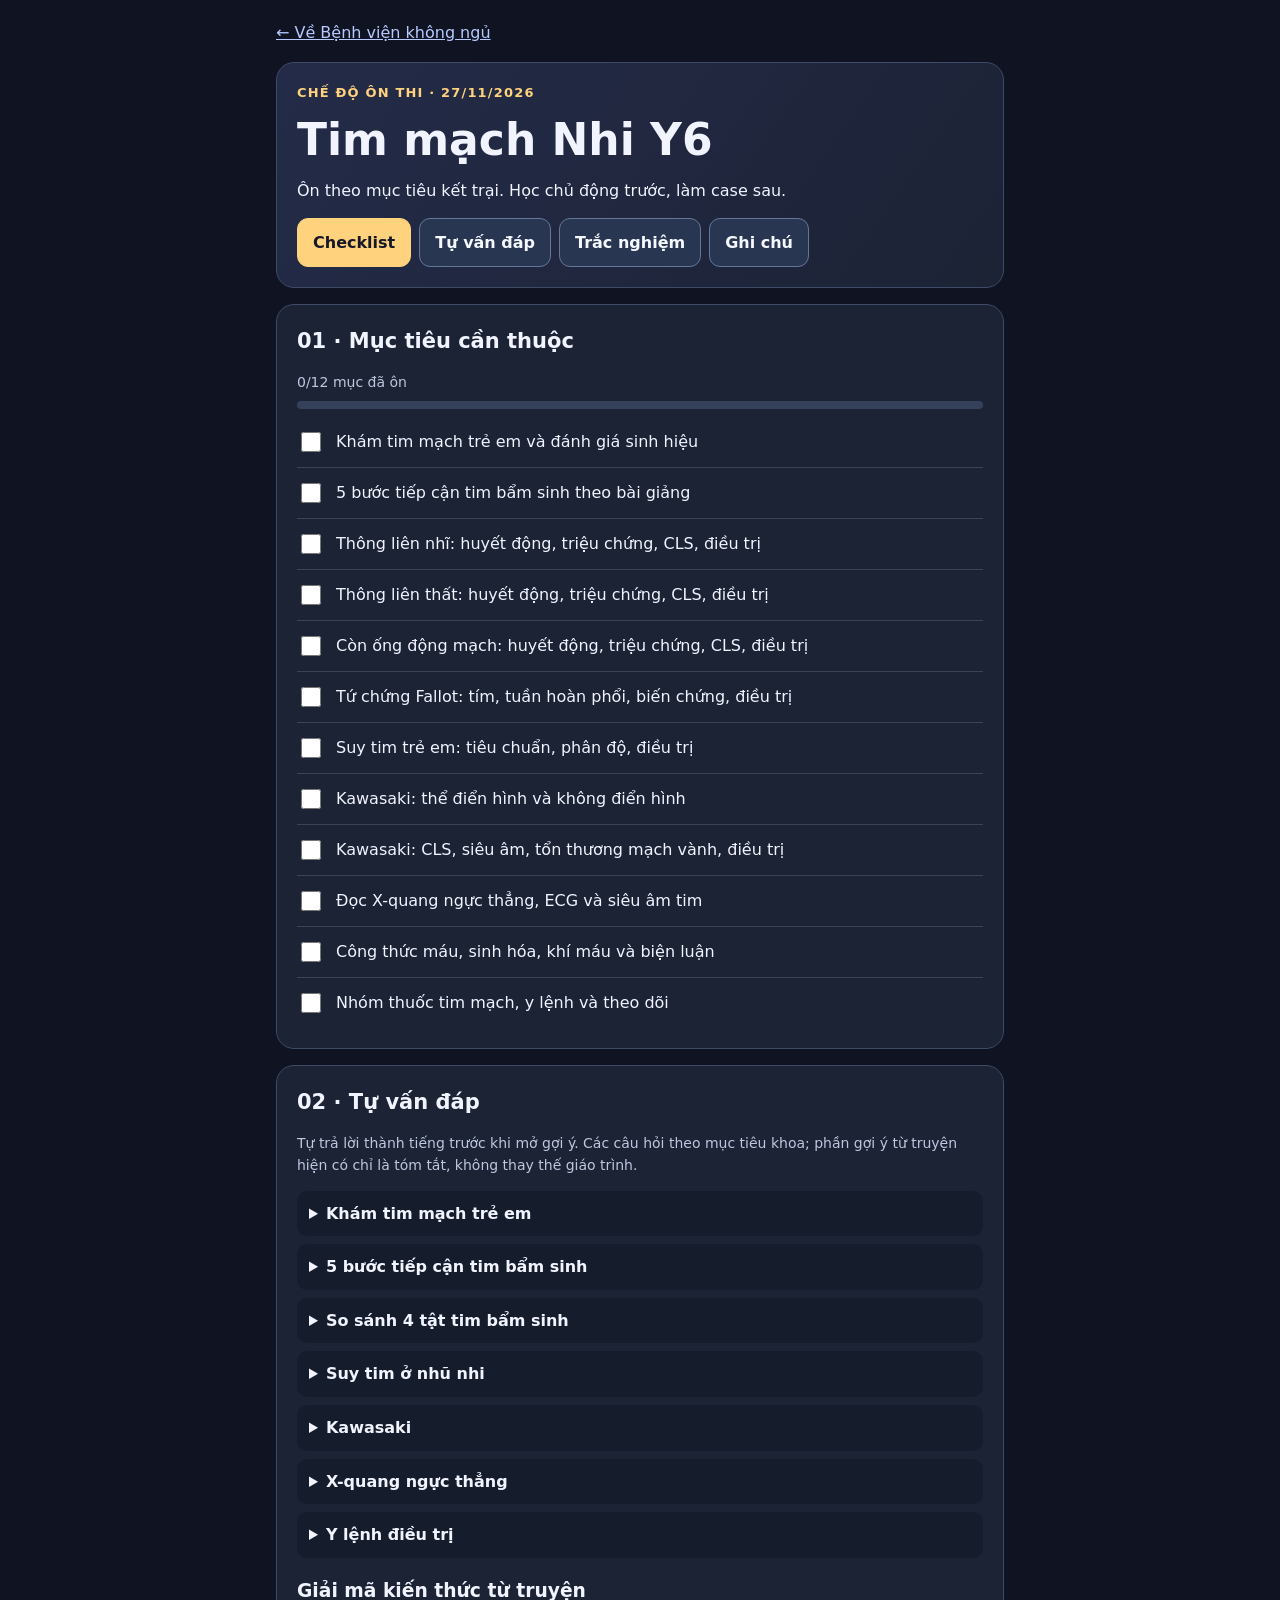
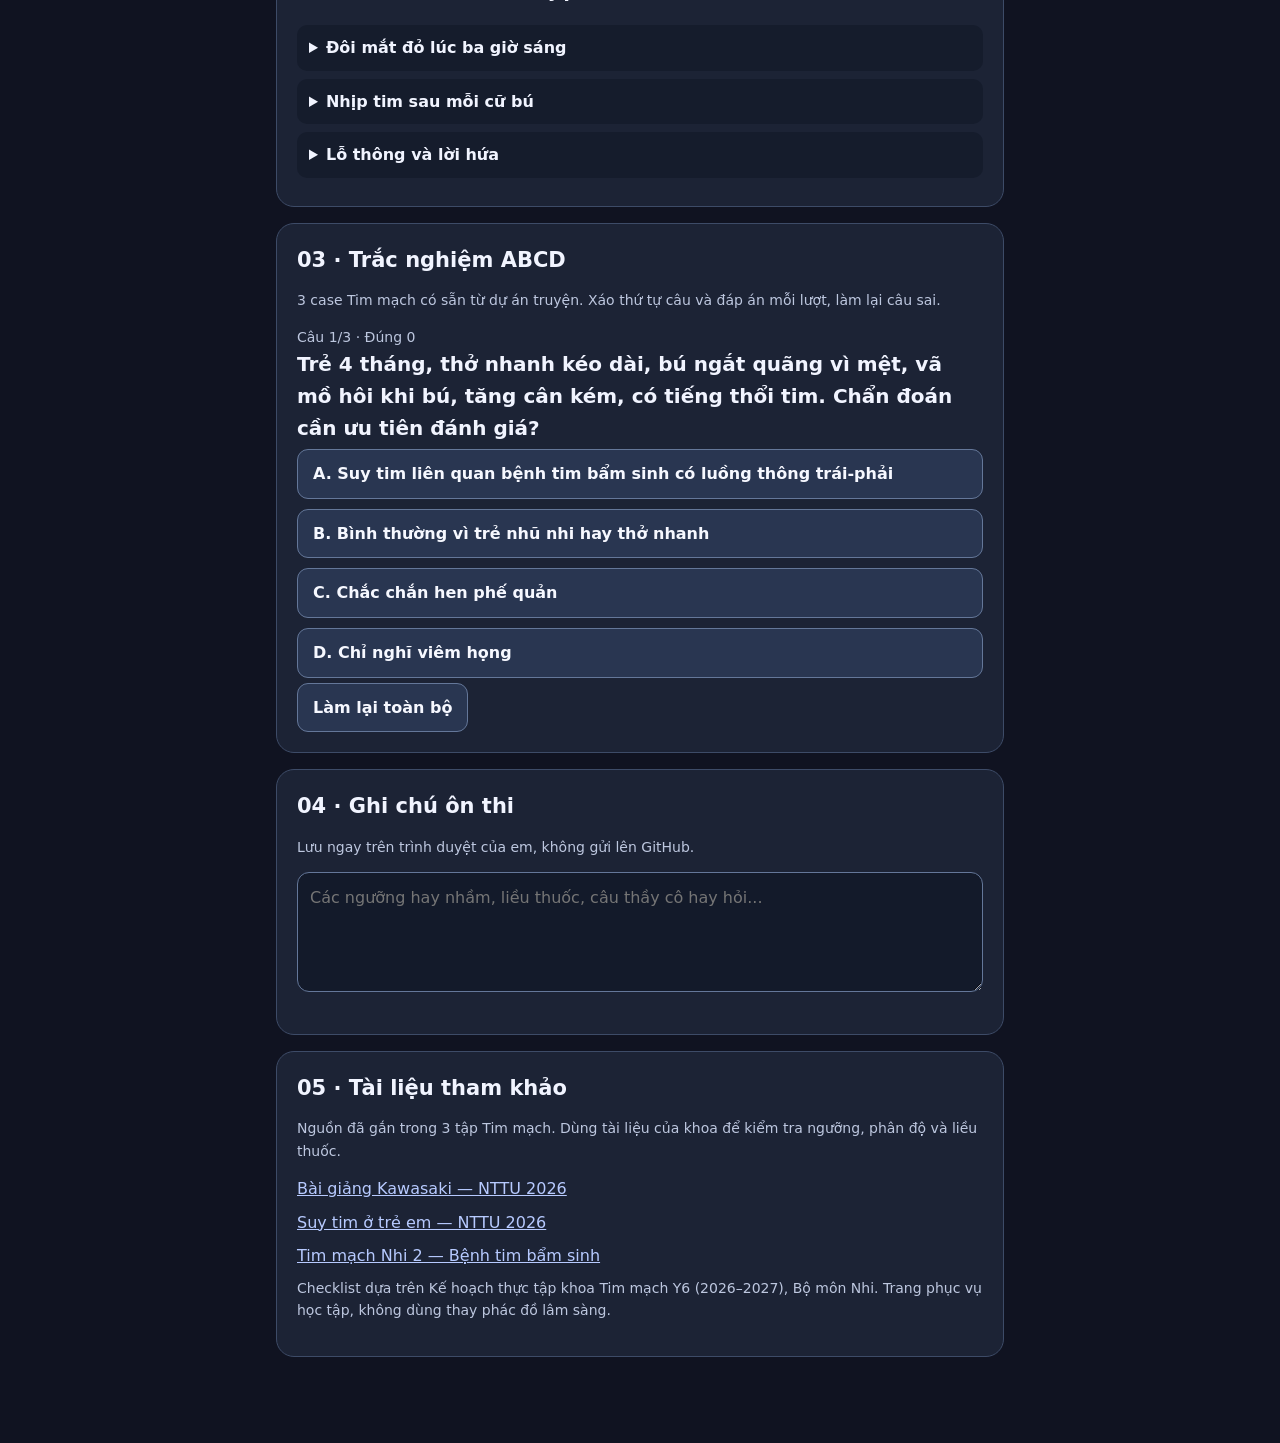
==== on-thi.html @ 8f5f1446 "Add focused Y6 cardiology exam review hub for 27 Nov" ====
<!doctype html><html lang="vi"><head><meta charset="utf-8"><meta name="viewport" content="width=device-width,initial-scale=1"><meta name="theme-color" content="#151a2a"><title>Ôn thi Tim mạch Y6 · 27/11</title><style>
*{box-sizing:border-box}body{margin:0;background:#101321;color:#f1f4ff;font:16px/1.6 system-ui,sans-serif}main{max-width:760px;margin:auto;padding:20px 16px 70px}a{color:#b7caff}h1{font-size:clamp(28px,6vw,44px);line-height:1.15;margin:12px 0}h2{font-size:21px;margin:0 0 12px}p{margin:8px 0 14px}.muted{color:#bdc7df;font-size:14px}.hero,section{background:#1c2335;border:1px solid #3d4b67;border-radius:18px;padding:20px;margin:16px 0}.hero{background:linear-gradient(125deg,#242b48,#1c2335)}.tag{color:#ffd27d;font-size:13px;font-weight:800;letter-spacing:.09em}button,.btn{font:inherit;font-weight:650;padding:11px 15px;border-radius:11px;border:1px solid #647799;background:#293651;color:#f6f8ff;cursor:pointer;text-decoration:none;display:inline-block}button:hover,.btn:hover{background:#394d72}button:focus-visible,a:focus-visible,input:focus-visible,textarea:focus-visible{outline:3px solid #ffda89;outline-offset:3px}.primary{background:#ffd27d;color:#171827;border-color:#ffd27d}.primary:hover{background:#ffe3ac}.row{display:flex;gap:8px;flex-wrap:wrap;align-items:center}.check{display:flex;gap:12px;align-items:flex-start;padding:12px 0;border-bottom:1px solid #3a4358}.check:last-child{border:0}.check input{width:20px;height:20px;accent-color:#ffd27d;flex:none;margin-top:3px}.check span{flex:1}.check:has(input:checked) span{color:#aebbd4;text-decoration:line-through}.bar{height:8px;background:#35415b;border-radius:12px;overflow:hidden;margin:8px 0}.bar div{height:100%;background:#ffd27d;width:0;transition:width .2s}.question{font-size:20px;font-weight:700}.answer{padding:14px;background:#131a2a;border-radius:12px;margin:12px 0;color:#e4edff;border:1px solid #435271}.choice{width:100%;text-align:left;margin:5px 0}.choice.good{background:#194c3e;border-color:#70d5ad}.choice.bad{background:#592f40;border-color:#f4a3b6}.choice:disabled{cursor:default;opacity:1}textarea{width:100%;min-height:120px;background:#131a2a;color:#f5f5ff;border:1px solid #647799;border-radius:12px;padding:12px;font:inherit}details{margin:8px 0;padding:10px 12px;background:#151c2c;border-radius:10px}summary{cursor:pointer;font-weight:650}nav{display:flex;gap:8px;flex-wrap:wrap}nav a{font-size:14px}.source{display:block;margin:8px 0} [hidden]{display:none!important}</style><script defer src="./stories.js?v=2"></script></head><body><main><a href="./index.html?v=exam-20261127">← Về Bệnh viện không ngủ</a><div class="hero"><div class="tag">CHẾ ĐỘ ÔN THI · 27/11/2026</div><h1>Tim mạch Nhi Y6</h1><p>Ôn theo mục tiêu kết trại. Học chủ động trước, làm case sau.</p><nav><a class="btn primary" href="#checklist">Checklist</a><a class="btn" href="#recall">Tự vấn đáp</a><a class="btn" href="#quiz">Trắc nghiệm</a><a class="btn" href="#notes">Ghi chú</a></nav></div>
<section id="checklist"><h2>01 · Mục tiêu cần thuộc</h2><div id="progressText" class="muted" aria-live="polite"></div><div class="bar"><div id="bar"></div></div><div id="checks"></div></section>
<section id="recall"><h2>02 · Tự vấn đáp</h2><p class="muted">Tự trả lời thành tiếng trước khi mở gợi ý. Các câu hỏi theo mục tiêu khoa; phần gợi ý từ truyện hiện có chỉ là tóm tắt, không thay thế giáo trình.</p><div id="prompts"></div><h3>Giải mã kiến thức từ truyện</h3><div id="lessons"></div></section>
<section id="quiz"><h2>03 · Trắc nghiệm ABCD</h2><p class="muted">3 case Tim mạch có sẵn từ dự án truyện. Xáo thứ tự câu và đáp án mỗi lượt, làm lại câu sai.</p><div id="qStatus" class="muted" aria-live="polite"></div><div id="question" class="question"></div><div id="options"></div><div id="feedback" class="answer" hidden aria-live="polite"></div><div class="row"><button id="next" class="primary" hidden>Tiếp theo →</button><button id="restart">Làm lại toàn bộ</button><button id="retry" hidden>Ôn câu sai</button></div></section>
<section id="notes"><h2>04 · Ghi chú ôn thi</h2><p class="muted">Lưu ngay trên trình duyệt của em, không gửi lên GitHub.</p><textarea id="note" placeholder="Các ngưỡng hay nhầm, liều thuốc, câu thầy cô hay hỏi..."></textarea><p id="saved" class="muted" aria-live="polite"></p></section>
<section><h2>05 · Tài liệu tham khảo</h2><p class="muted">Nguồn đã gắn trong 3 tập Tim mạch. Dùng tài liệu của khoa để kiểm tra ngưỡng, phân độ và liều thuốc.</p><div id="sources"></div><p class="muted">Checklist dựa trên Kế hoạch thực tập khoa Tim mạch Y6 (2026–2027), Bộ môn Nhi. Trang phục vụ học tập, không dùng thay phác đồ lâm sàng.</p></section></main>
<script>
document.addEventListener('DOMContentLoaded',()=>{
const $=id=>document.getElementById(id),key='nhi-exam-20261127:',read=(k,d)=>{try{return JSON.parse(localStorage.getItem(key+k))??d}catch{return d}},save=(k,v)=>{try{localStorage.setItem(key+k,JSON.stringify(v));return true}catch{return false}},el=(tag,t,cl)=>{const n=document.createElement(tag);if(t!==undefined)n.textContent=t;if(cl)n.className=cl;return n};
const topics=['Khám tim mạch trẻ em và đánh giá sinh hiệu','5 bước tiếp cận tim bẩm sinh theo bài giảng','Thông liên nhĩ: huyết động, triệu chứng, CLS, điều trị','Thông liên thất: huyết động, triệu chứng, CLS, điều trị','Còn ống động mạch: huyết động, triệu chứng, CLS, điều trị','Tứ chứng Fallot: tím, tuần hoàn phổi, biến chứng, điều trị','Suy tim trẻ em: tiêu chuẩn, phân độ, điều trị','Kawasaki: thể điển hình và không điển hình','Kawasaki: CLS, siêu âm, tổn thương mạch vành, điều trị','Đọc X-quang ngực thẳng, ECG và siêu âm tim','Công thức máu, sinh hóa, khí máu và biện luận','Nhóm thuốc tim mạch, y lệnh và theo dõi'];
const state=read('checks',{});function progress(){const n=topics.filter((_,i)=>state[i]).length;$('progressText').textContent=n+'/'+topics.length+' mục đã ôn';$('bar').style.width=(n/topics.length*100)+'%'}topics.forEach((t,i)=>{const l=el('label',undefined,'check'),c=el('input');c.type='checkbox';c.checked=!!state[i];c.onchange=()=>{state[i]=c.checked;save('checks',state);progress()};l.append(c,el('span',t));$('checks').append(l)});progress();
const prompts=[['Khám tim mạch trẻ em','Em sẽ khám gì theo thứ tự? Nêu dấu suy tim, tím, mạch ngoại biên, âm thổi và đánh giá tưới máu.'],['5 bước tiếp cận tim bẩm sinh','Nêu đúng 5 bước theo slide của khoa. Từ tím/không tím, lưu lượng máu lên phổi và các dấu huyết động, giải thích cách định hướng chẩn đoán.'],['So sánh 4 tật tim bẩm sinh','Tự lập bảng: thông liên nhĩ, thông liên thất, còn ống động mạch, Fallot — giải phẫu, chiều shunt, tiếng thổi, X-quang, siêu âm, điều trị.'],['Suy tim ở nhũ nhi','Nêu các triệu chứng khi bú, hô hấp, tăng trưởng; tiêu chuẩn và phân độ suy tim theo bảng của khoa.'],['Kawasaki','Nêu tiêu chuẩn điển hình, cách tiếp cận thể không điển hình, CLS bổ sung, Z-score mạch vành, chỉ định điều trị tăng cường, y lệnh và theo dõi.'],['X-quang ngực thẳng','Đọc kỹ thuật, bóng tim, tuần hoàn phổi, cung tim và tổn thương phổi; liên hệ với tật tim nghi ngờ.'],['Y lệnh điều trị','Nêu tên thuốc, chỉ định, liều theo cân nặng, đường dùng, số lần, chống chỉ định và theo dõi theo phác đồ khoa.']];
prompts.forEach(([q,a])=>{const d=el('details');d.append(el('summary',q),el('p',a));$('prompts').append(d)});
const stories=(window.NHI_STORIES||[]).filter(s=>s.dept==='tim-mach');stories.forEach(s=>{const d=el('details');d.append(el('summary',s.title));const ul=el('ul');(s.lessons||[]).forEach(t=>ul.append(el('li',t)));d.append(ul);$('lessons').append(d);if(s.source){const a=el('a',s.sourceName||s.title,'source');a.href=s.source;a.target='_blank';a.rel='noopener noreferrer';$('sources').append(a)}});
const bank=stories.filter(s=>s.quiz).map(s=>({...s.quiz,id:s.id})),shuffle=a=>{a=[...a];for(let i=a.length-1;i>0;i--){const j=Math.floor(Math.random()*(i+1));[a[i],a[j]]=[a[j],a[i]]}return a};let round=[],i=0,score=0,wrong=[],locked=false;function start(items){round=shuffle(items);i=score=0;wrong=[];show()}function show(){$('options').replaceChildren();$('feedback').hidden=true;$('next').hidden=true;$('retry').hidden=true;locked=false;if(!round.length){$('question').textContent='Chưa tải được bộ câu hỏi. Hãy tải lại trang.';$('qStatus').textContent='';return}if(i>=round.length){$('qStatus').textContent='Hoàn thành lượt ôn';$('question').textContent='Đúng '+score+'/'+round.length;$('retry').hidden=!wrong.length;return}const q=round[i];$('qStatus').textContent='Câu '+(i+1)+'/'+round.length+' · Đúng '+score;$('question').textContent=q.q;shuffle(q.options.map((v,k)=>({v,k}))).forEach((o,n)=>{const b=el('button','ABCD'[n]+'. '+o.v,'choice');b.dataset.k=o.k;b.onclick=()=>{if(locked)return;locked=true;const ok=o.k===q.correct;if(ok)score++;else wrong.push(q);for(const x of $('options').children){x.disabled=true;if(+x.dataset.k===q.correct)x.classList.add('good');else if(x===b)x.classList.add('bad')}$('feedback').textContent=(ok?'Chính xác! ':'Chưa đúng. ')+q.explain;$('feedback').hidden=false;$('next').textContent=i===round.length-1?'Xem kết quả':'Tiếp theo →';$('next').hidden=false};$('options').append(b)})}$('next').onclick=()=>{i++;show()};$('restart').onclick=()=>start(bank);$('retry').onclick=()=>start(wrong);start(bank);
$('note').value=read('note','');$('note').addEventListener('input',()=>{$('saved').textContent=save('note',$('note').value)?'Đã lưu trên thiết bị.':'Không lưu được; hãy sao chép ghi chú.'});
});
</script></body></html>
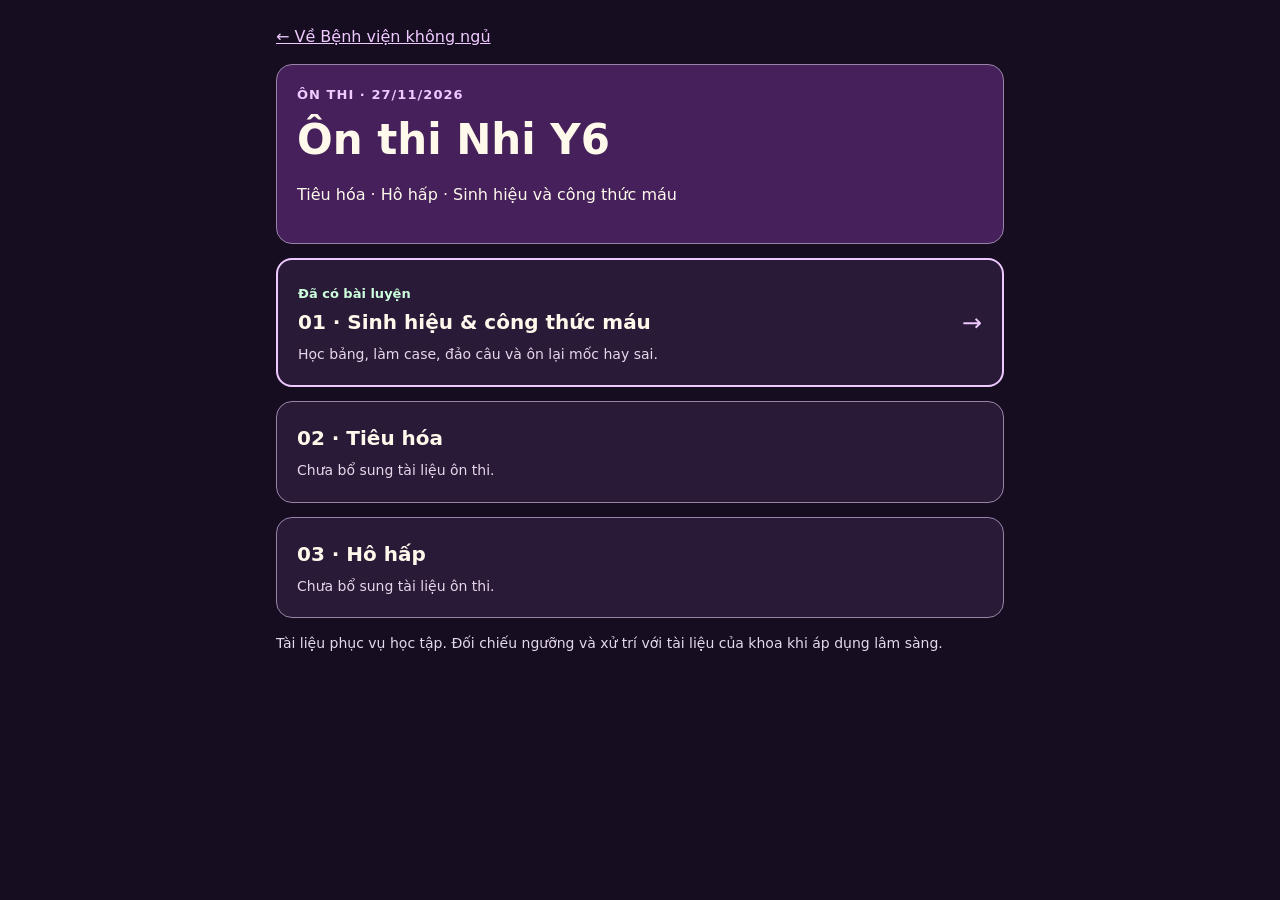
==== commit f1da4f19: "Correct exam subjects to gastroenterology, respiratory and vital signs" ====
--- a/on-thi.html
+++ b/on-thi.html
@@ -1,19 +1,3 @@
-<!doctype html><html lang="vi"><head><meta charset="utf-8"><meta name="viewport" content="width=device-width,initial-scale=1"><meta name="theme-color" content="#151a2a"><title>Ôn thi Tim mạch Y6 · 27/11</title><style>
-*{box-sizing:border-box}body{margin:0;background:#101321;color:#f1f4ff;font:16px/1.6 system-ui,sans-serif}main{max-width:760px;margin:auto;padding:20px 16px 70px}a{color:#b7caff}h1{font-size:clamp(28px,6vw,44px);line-height:1.15;margin:12px 0}h2{font-size:21px;margin:0 0 12px}p{margin:8px 0 14px}.muted{color:#bdc7df;font-size:14px}.hero,section{background:#1c2335;border:1px solid #3d4b67;border-radius:18px;padding:20px;margin:16px 0}.hero{background:linear-gradient(125deg,#242b48,#1c2335)}.tag{color:#ffd27d;font-size:13px;font-weight:800;letter-spacing:.09em}button,.btn{font:inherit;font-weight:650;padding:11px 15px;border-radius:11px;border:1px solid #647799;background:#293651;color:#f6f8ff;cursor:pointer;text-decoration:none;display:inline-block}button:hover,.btn:hover{background:#394d72}button:focus-visible,a:focus-visible,input:focus-visible,textarea:focus-visible{outline:3px solid #ffda89;outline-offset:3px}.primary{background:#ffd27d;color:#171827;border-color:#ffd27d}.primary:hover{background:#ffe3ac}.row{display:flex;gap:8px;flex-wrap:wrap;align-items:center}.check{display:flex;gap:12px;align-items:flex-start;padding:12px 0;border-bottom:1px solid #3a4358}.check:last-child{border:0}.check input{width:20px;height:20px;accent-color:#ffd27d;flex:none;margin-top:3px}.check span{flex:1}.check:has(input:checked) span{color:#aebbd4;text-decoration:line-through}.bar{height:8px;background:#35415b;border-radius:12px;overflow:hidden;margin:8px 0}.bar div{height:100%;background:#ffd27d;width:0;transition:width .2s}.question{font-size:20px;font-weight:700}.answer{padding:14px;background:#131a2a;border-radius:12px;margin:12px 0;color:#e4edff;border:1px solid #435271}.choice{width:100%;text-align:left;margin:5px 0}.choice.good{background:#194c3e;border-color:#70d5ad}.choice.bad{background:#592f40;border-color:#f4a3b6}.choice:disabled{cursor:default;opacity:1}textarea{width:100%;min-height:120px;background:#131a2a;color:#f5f5ff;border:1px solid #647799;border-radius:12px;padding:12px;font:inherit}details{margin:8px 0;padding:10px 12px;background:#151c2c;border-radius:10px}summary{cursor:pointer;font-weight:650}nav{display:flex;gap:8px;flex-wrap:wrap}nav a{font-size:14px}.source{display:block;margin:8px 0} [hidden]{display:none!important}</style><script defer src="./stories.js?v=2"></script></head><body><main><a href="./index.html?v=exam-20261127">← Về Bệnh viện không ngủ</a><div class="hero"><div class="tag">CHẾ ĐỘ ÔN THI · 27/11/2026</div><h1>Tim mạch Nhi Y6</h1><p>Ôn theo mục tiêu kết trại. Học chủ động trước, làm case sau.</p><nav><a class="btn primary" href="#checklist">Checklist</a><a class="btn" href="#recall">Tự vấn đáp</a><a class="btn" href="#quiz">Trắc nghiệm</a><a class="btn" href="#notes">Ghi chú</a></nav></div>
-<section id="checklist"><h2>01 · Mục tiêu cần thuộc</h2><div id="progressText" class="muted" aria-live="polite"></div><div class="bar"><div id="bar"></div></div><div id="checks"></div></section>
-<section id="recall"><h2>02 · Tự vấn đáp</h2><p class="muted">Tự trả lời thành tiếng trước khi mở gợi ý. Các câu hỏi theo mục tiêu khoa; phần gợi ý từ truyện hiện có chỉ là tóm tắt, không thay thế giáo trình.</p><div id="prompts"></div><h3>Giải mã kiến thức từ truyện</h3><div id="lessons"></div></section>
-<section id="quiz"><h2>03 · Trắc nghiệm ABCD</h2><p class="muted">3 case Tim mạch có sẵn từ dự án truyện. Xáo thứ tự câu và đáp án mỗi lượt, làm lại câu sai.</p><div id="qStatus" class="muted" aria-live="polite"></div><div id="question" class="question"></div><div id="options"></div><div id="feedback" class="answer" hidden aria-live="polite"></div><div class="row"><button id="next" class="primary" hidden>Tiếp theo →</button><button id="restart">Làm lại toàn bộ</button><button id="retry" hidden>Ôn câu sai</button></div></section>
-<section id="notes"><h2>04 · Ghi chú ôn thi</h2><p class="muted">Lưu ngay trên trình duyệt của em, không gửi lên GitHub.</p><textarea id="note" placeholder="Các ngưỡng hay nhầm, liều thuốc, câu thầy cô hay hỏi..."></textarea><p id="saved" class="muted" aria-live="polite"></p></section>
-<section><h2>05 · Tài liệu tham khảo</h2><p class="muted">Nguồn đã gắn trong 3 tập Tim mạch. Dùng tài liệu của khoa để kiểm tra ngưỡng, phân độ và liều thuốc.</p><div id="sources"></div><p class="muted">Checklist dựa trên Kế hoạch thực tập khoa Tim mạch Y6 (2026–2027), Bộ môn Nhi. Trang phục vụ học tập, không dùng thay phác đồ lâm sàng.</p></section></main>
-<script>
-document.addEventListener('DOMContentLoaded',()=>{
-const $=id=>document.getElementById(id),key='nhi-exam-20261127:',read=(k,d)=>{try{return JSON.parse(localStorage.getItem(key+k))??d}catch{return d}},save=(k,v)=>{try{localStorage.setItem(key+k,JSON.stringify(v));return true}catch{return false}},el=(tag,t,cl)=>{const n=document.createElement(tag);if(t!==undefined)n.textContent=t;if(cl)n.className=cl;return n};
-const topics=['Khám tim mạch trẻ em và đánh giá sinh hiệu','5 bước tiếp cận tim bẩm sinh theo bài giảng','Thông liên nhĩ: huyết động, triệu chứng, CLS, điều trị','Thông liên thất: huyết động, triệu chứng, CLS, điều trị','Còn ống động mạch: huyết động, triệu chứng, CLS, điều trị','Tứ chứng Fallot: tím, tuần hoàn phổi, biến chứng, điều trị','Suy tim trẻ em: tiêu chuẩn, phân độ, điều trị','Kawasaki: thể điển hình và không điển hình','Kawasaki: CLS, siêu âm, tổn thương mạch vành, điều trị','Đọc X-quang ngực thẳng, ECG và siêu âm tim','Công thức máu, sinh hóa, khí máu và biện luận','Nhóm thuốc tim mạch, y lệnh và theo dõi'];
-const state=read('checks',{});function progress(){const n=topics.filter((_,i)=>state[i]).length;$('progressText').textContent=n+'/'+topics.length+' mục đã ôn';$('bar').style.width=(n/topics.length*100)+'%'}topics.forEach((t,i)=>{const l=el('label',undefined,'check'),c=el('input');c.type='checkbox';c.checked=!!state[i];c.onchange=()=>{state[i]=c.checked;save('checks',state);progress()};l.append(c,el('span',t));$('checks').append(l)});progress();
-const prompts=[['Khám tim mạch trẻ em','Em sẽ khám gì theo thứ tự? Nêu dấu suy tim, tím, mạch ngoại biên, âm thổi và đánh giá tưới máu.'],['5 bước tiếp cận tim bẩm sinh','Nêu đúng 5 bước theo slide của khoa. Từ tím/không tím, lưu lượng máu lên phổi và các dấu huyết động, giải thích cách định hướng chẩn đoán.'],['So sánh 4 tật tim bẩm sinh','Tự lập bảng: thông liên nhĩ, thông liên thất, còn ống động mạch, Fallot — giải phẫu, chiều shunt, tiếng thổi, X-quang, siêu âm, điều trị.'],['Suy tim ở nhũ nhi','Nêu các triệu chứng khi bú, hô hấp, tăng trưởng; tiêu chuẩn và phân độ suy tim theo bảng của khoa.'],['Kawasaki','Nêu tiêu chuẩn điển hình, cách tiếp cận thể không điển hình, CLS bổ sung, Z-score mạch vành, chỉ định điều trị tăng cường, y lệnh và theo dõi.'],['X-quang ngực thẳng','Đọc kỹ thuật, bóng tim, tuần hoàn phổi, cung tim và tổn thương phổi; liên hệ với tật tim nghi ngờ.'],['Y lệnh điều trị','Nêu tên thuốc, chỉ định, liều theo cân nặng, đường dùng, số lần, chống chỉ định và theo dõi theo phác đồ khoa.']];
-prompts.forEach(([q,a])=>{const d=el('details');d.append(el('summary',q),el('p',a));$('prompts').append(d)});
-const stories=(window.NHI_STORIES||[]).filter(s=>s.dept==='tim-mach');stories.forEach(s=>{const d=el('details');d.append(el('summary',s.title));const ul=el('ul');(s.lessons||[]).forEach(t=>ul.append(el('li',t)));d.append(ul);$('lessons').append(d);if(s.source){const a=el('a',s.sourceName||s.title,'source');a.href=s.source;a.target='_blank';a.rel='noopener noreferrer';$('sources').append(a)}});
-const bank=stories.filter(s=>s.quiz).map(s=>({...s.quiz,id:s.id})),shuffle=a=>{a=[...a];for(let i=a.length-1;i>0;i--){const j=Math.floor(Math.random()*(i+1));[a[i],a[j]]=[a[j],a[i]]}return a};let round=[],i=0,score=0,wrong=[],locked=false;function start(items){round=shuffle(items);i=score=0;wrong=[];show()}function show(){$('options').replaceChildren();$('feedback').hidden=true;$('next').hidden=true;$('retry').hidden=true;locked=false;if(!round.length){$('question').textContent='Chưa tải được bộ câu hỏi. Hãy tải lại trang.';$('qStatus').textContent='';return}if(i>=round.length){$('qStatus').textContent='Hoàn thành lượt ôn';$('question').textContent='Đúng '+score+'/'+round.length;$('retry').hidden=!wrong.length;return}const q=round[i];$('qStatus').textContent='Câu '+(i+1)+'/'+round.length+' · Đúng '+score;$('question').textContent=q.q;shuffle(q.options.map((v,k)=>({v,k}))).forEach((o,n)=>{const b=el('button','ABCD'[n]+'. '+o.v,'choice');b.dataset.k=o.k;b.onclick=()=>{if(locked)return;locked=true;const ok=o.k===q.correct;if(ok)score++;else wrong.push(q);for(const x of $('options').children){x.disabled=true;if(+x.dataset.k===q.correct)x.classList.add('good');else if(x===b)x.classList.add('bad')}$('feedback').textContent=(ok?'Chính xác! ':'Chưa đúng. ')+q.explain;$('feedback').hidden=false;$('next').textContent=i===round.length-1?'Xem kết quả':'Tiếp theo →';$('next').hidden=false};$('options').append(b)})}$('next').onclick=()=>{i++;show()};$('restart').onclick=()=>start(bank);$('retry').onclick=()=>start(wrong);start(bank);
-$('note').value=read('note','');$('note').addEventListener('input',()=>{$('saved').textContent=save('note',$('note').value)?'Đã lưu trên thiết bị.':'Không lưu được; hãy sao chép ghi chú.'});
-});
-</script></body></html>+<!doctype html>
+<html lang="vi"><head><meta charset="utf-8"><meta name="viewport" content="width=device-width,initial-scale=1"><meta name="theme-color" content="#160d21"><title>Ôn thi Nhi Y6 · 27/11</title><style>
+*{box-sizing:border-box}body{margin:0;background:#160d21;color:#fff9eb;font:16px/1.6 system-ui,sans-serif}main{max-width:760px;margin:auto;padding:24px 16px}a{color:#efcaff}h1{font-size:clamp(28px,6vw,42px);line-height:1.2;margin:10px 0}h2{font-size:20px;margin:0}.hero,.item{background:#291a37;border:1px solid #9984a8;border-radius:16px;padding:20px;margin:14px 0}.hero{background:#45205b}.tag{color:#efcaff;font-size:13px;font-weight:750;letter-spacing:.08em}.muted{color:#e6d8eb;font-size:14px}.item{display:flex;gap:14px;align-items:center;text-decoration:none;color:inherit}.item>div{flex:1}.item p{margin:5px 0 0}.active{border:2px solid #efcaff}.active:hover{background:#392749}.badge{color:#ccffdc;font-weight:650;font-size:13px}.arrow{font-size:24px;color:#efcaff}a:focus-visible{outline:3px solid #efcaff;outline-offset:4px}</style></head><body><main><a href="./index.html?v=exam-20261127">← Về Bệnh viện không ngủ</a><header class="hero"><div class="tag">ÔN THI · 27/11/2026</div><h1>Ôn thi Nhi Y6</h1><p>Tiêu hóa · Hô hấp · Sinh hiệu và công thức máu</p></header><a class="item active" href="./on-thi/sinh-hieu.html"><div><span class="badge">Đã có bài luyện</span><h2>01 · Sinh hiệu &amp; công thức máu</h2><p class="muted">Học bảng, làm case, đảo câu và ôn lại mốc hay sai.</p></div><span class="arrow" aria-hidden="true">→</span></a><section class="item"><div><h2>02 · Tiêu hóa</h2><p class="muted">Chưa bổ sung tài liệu ôn thi.</p></div></section><section class="item"><div><h2>03 · Hô hấp</h2><p class="muted">Chưa bổ sung tài liệu ôn thi.</p></div></section><p class="muted">Tài liệu phục vụ học tập. Đối chiếu ngưỡng và xử trí với tài liệu của khoa khi áp dụng lâm sàng.</p></main></body></html>
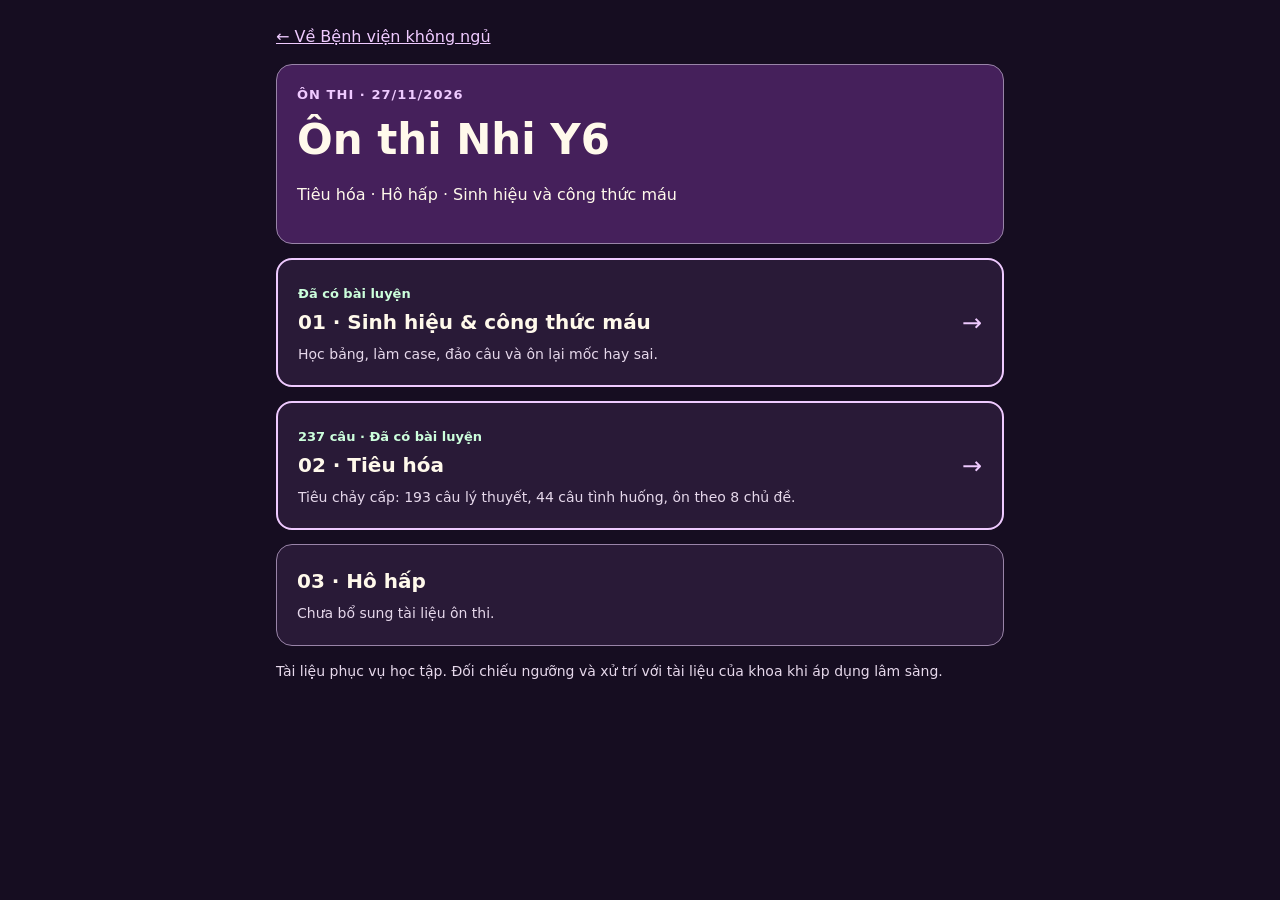
==== commit 736482cc: "Link 237-question TCC quiz from exam hub" ====
--- a/on-thi.html
+++ b/on-thi.html
@@ -1,3 +1,3 @@
 <!doctype html>
 <html lang="vi"><head><meta charset="utf-8"><meta name="viewport" content="width=device-width,initial-scale=1"><meta name="theme-color" content="#160d21"><title>Ôn thi Nhi Y6 · 27/11</title><style>
-*{box-sizing:border-box}body{margin:0;background:#160d21;color:#fff9eb;font:16px/1.6 system-ui,sans-serif}main{max-width:760px;margin:auto;padding:24px 16px}a{color:#efcaff}h1{font-size:clamp(28px,6vw,42px);line-height:1.2;margin:10px 0}h2{font-size:20px;margin:0}.hero,.item{background:#291a37;border:1px solid #9984a8;border-radius:16px;padding:20px;margin:14px 0}.hero{background:#45205b}.tag{color:#efcaff;font-size:13px;font-weight:750;letter-spacing:.08em}.muted{color:#e6d8eb;font-size:14px}.item{display:flex;gap:14px;align-items:center;text-decoration:none;color:inherit}.item>div{flex:1}.item p{margin:5px 0 0}.active{border:2px solid #efcaff}.active:hover{background:#392749}.badge{color:#ccffdc;font-weight:650;font-size:13px}.arrow{font-size:24px;color:#efcaff}a:focus-visible{outline:3px solid #efcaff;outline-offset:4px}</style></head><body><main><a href="./index.html?v=exam-20261127">← Về Bệnh viện không ngủ</a><header class="hero"><div class="tag">ÔN THI · 27/11/2026</div><h1>Ôn thi Nhi Y6</h1><p>Tiêu hóa · Hô hấp · Sinh hiệu và công thức máu</p></header><a class="item active" href="./on-thi/sinh-hieu.html"><div><span class="badge">Đã có bài luyện</span><h2>01 · Sinh hiệu &amp; công thức máu</h2><p class="muted">Học bảng, làm case, đảo câu và ôn lại mốc hay sai.</p></div><span class="arrow" aria-hidden="true">→</span></a><section class="item"><div><h2>02 · Tiêu hóa</h2><p class="muted">Chưa bổ sung tài liệu ôn thi.</p></div></section><section class="item"><div><h2>03 · Hô hấp</h2><p class="muted">Chưa bổ sung tài liệu ôn thi.</p></div></section><p class="muted">Tài liệu phục vụ học tập. Đối chiếu ngưỡng và xử trí với tài liệu của khoa khi áp dụng lâm sàng.</p></main></body></html>
+*{box-sizing:border-box}body{margin:0;background:#160d21;color:#fff9eb;font:16px/1.6 system-ui,sans-serif}main{max-width:760px;margin:auto;padding:24px 16px}a{color:#efcaff}h1{font-size:clamp(28px,6vw,42px);line-height:1.2;margin:10px 0}h2{font-size:20px;margin:0}.hero,.item{background:#291a37;border:1px solid #9984a8;border-radius:16px;padding:20px;margin:14px 0}.hero{background:#45205b}.tag{color:#efcaff;font-size:13px;font-weight:750;letter-spacing:.08em}.muted{color:#e6d8eb;font-size:14px}.item{display:flex;gap:14px;align-items:center;text-decoration:none;color:inherit}.item>div{flex:1}.item p{margin:5px 0 0}.active{border:2px solid #efcaff}.active:hover{background:#392749}.badge{color:#ccffdc;font-weight:650;font-size:13px}.arrow{font-size:24px;color:#efcaff}a:focus-visible{outline:3px solid #efcaff;outline-offset:4px}</style></head><body><main><a href="./index.html?v=exam-20261127">← Về Bệnh viện không ngủ</a><header class="hero"><div class="tag">ÔN THI · 27/11/2026</div><h1>Ôn thi Nhi Y6</h1><p>Tiêu hóa · Hô hấp · Sinh hiệu và công thức máu</p></header><a class="item active" href="./on-thi/sinh-hieu.html"><div><span class="badge">Đã có bài luyện</span><h2>01 · Sinh hiệu &amp; công thức máu</h2><p class="muted">Học bảng, làm case, đảo câu và ôn lại mốc hay sai.</p></div><span class="arrow" aria-hidden="true">→</span></a><a class="item active" href="./on-thi/tieu-hoa.html"><div><span class="badge">237 câu · Đã có bài luyện</span><h2>02 · Tiêu hóa</h2><p class="muted">Tiêu chảy cấp: 193 câu lý thuyết, 44 câu tình huống, ôn theo 8 chủ đề.</p></div><span class="arrow" aria-hidden="true">→</span></a><section class="item"><div><h2>03 · Hô hấp</h2><p class="muted">Chưa bổ sung tài liệu ôn thi.</p></div></section><p class="muted">Tài liệu phục vụ học tập. Đối chiếu ngưỡng và xử trí với tài liệu của khoa khi áp dụng lâm sàng.</p></main></body></html>
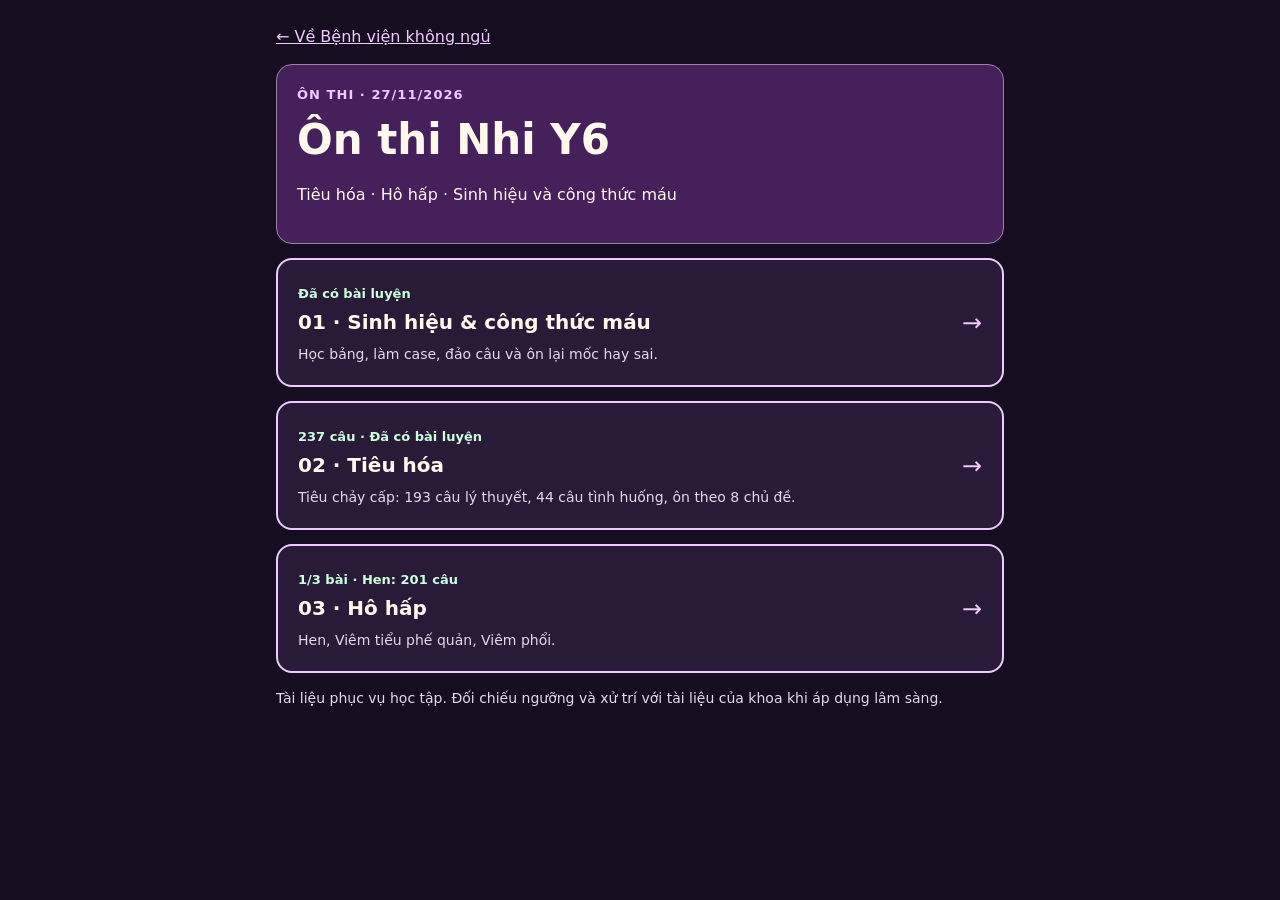
==== commit c1666f8f: "Link respiratory exam hub from exam homepage" ====
--- a/on-thi.html
+++ b/on-thi.html
@@ -1,3 +1,3 @@
 <!doctype html>
 <html lang="vi"><head><meta charset="utf-8"><meta name="viewport" content="width=device-width,initial-scale=1"><meta name="theme-color" content="#160d21"><title>Ôn thi Nhi Y6 · 27/11</title><style>
-*{box-sizing:border-box}body{margin:0;background:#160d21;color:#fff9eb;font:16px/1.6 system-ui,sans-serif}main{max-width:760px;margin:auto;padding:24px 16px}a{color:#efcaff}h1{font-size:clamp(28px,6vw,42px);line-height:1.2;margin:10px 0}h2{font-size:20px;margin:0}.hero,.item{background:#291a37;border:1px solid #9984a8;border-radius:16px;padding:20px;margin:14px 0}.hero{background:#45205b}.tag{color:#efcaff;font-size:13px;font-weight:750;letter-spacing:.08em}.muted{color:#e6d8eb;font-size:14px}.item{display:flex;gap:14px;align-items:center;text-decoration:none;color:inherit}.item>div{flex:1}.item p{margin:5px 0 0}.active{border:2px solid #efcaff}.active:hover{background:#392749}.badge{color:#ccffdc;font-weight:650;font-size:13px}.arrow{font-size:24px;color:#efcaff}a:focus-visible{outline:3px solid #efcaff;outline-offset:4px}</style></head><body><main><a href="./index.html?v=exam-20261127">← Về Bệnh viện không ngủ</a><header class="hero"><div class="tag">ÔN THI · 27/11/2026</div><h1>Ôn thi Nhi Y6</h1><p>Tiêu hóa · Hô hấp · Sinh hiệu và công thức máu</p></header><a class="item active" href="./on-thi/sinh-hieu.html"><div><span class="badge">Đã có bài luyện</span><h2>01 · Sinh hiệu &amp; công thức máu</h2><p class="muted">Học bảng, làm case, đảo câu và ôn lại mốc hay sai.</p></div><span class="arrow" aria-hidden="true">→</span></a><a class="item active" href="./on-thi/tieu-hoa.html"><div><span class="badge">237 câu · Đã có bài luyện</span><h2>02 · Tiêu hóa</h2><p class="muted">Tiêu chảy cấp: 193 câu lý thuyết, 44 câu tình huống, ôn theo 8 chủ đề.</p></div><span class="arrow" aria-hidden="true">→</span></a><section class="item"><div><h2>03 · Hô hấp</h2><p class="muted">Chưa bổ sung tài liệu ôn thi.</p></div></section><p class="muted">Tài liệu phục vụ học tập. Đối chiếu ngưỡng và xử trí với tài liệu của khoa khi áp dụng lâm sàng.</p></main></body></html>
+*{box-sizing:border-box}body{margin:0;background:#160d21;color:#fff9eb;font:16px/1.6 system-ui,sans-serif}main{max-width:760px;margin:auto;padding:24px 16px}a{color:#efcaff}h1{font-size:clamp(28px,6vw,42px);line-height:1.2;margin:10px 0}h2{font-size:20px;margin:0}.hero,.item{background:#291a37;border:1px solid #9984a8;border-radius:16px;padding:20px;margin:14px 0}.hero{background:#45205b}.tag{color:#efcaff;font-size:13px;font-weight:750;letter-spacing:.08em}.muted{color:#e6d8eb;font-size:14px}.item{display:flex;gap:14px;align-items:center;text-decoration:none;color:inherit}.item>div{flex:1}.item p{margin:5px 0 0}.active{border:2px solid #efcaff}.active:hover{background:#392749}.badge{color:#ccffdc;font-weight:650;font-size:13px}.arrow{font-size:24px;color:#efcaff}a:focus-visible{outline:3px solid #efcaff;outline-offset:4px}</style></head><body><main><a href="./index.html?v=exam-20261127">← Về Bệnh viện không ngủ</a><header class="hero"><div class="tag">ÔN THI · 27/11/2026</div><h1>Ôn thi Nhi Y6</h1><p>Tiêu hóa · Hô hấp · Sinh hiệu và công thức máu</p></header><a class="item active" href="./on-thi/sinh-hieu.html"><div><span class="badge">Đã có bài luyện</span><h2>01 · Sinh hiệu &amp; công thức máu</h2><p class="muted">Học bảng, làm case, đảo câu và ôn lại mốc hay sai.</p></div><span class="arrow" aria-hidden="true">→</span></a><a class="item active" href="./on-thi/tieu-hoa.html"><div><span class="badge">237 câu · Đã có bài luyện</span><h2>02 · Tiêu hóa</h2><p class="muted">Tiêu chảy cấp: 193 câu lý thuyết, 44 câu tình huống, ôn theo 8 chủ đề.</p></div><span class="arrow" aria-hidden="true">→</span></a><a class="item active" href="./on-thi/ho-hap.html"><div><span class="badge">1/3 bài · Hen: 201 câu</span><h2>03 · Hô hấp</h2><p class="muted">Hen, Viêm tiểu phế quản, Viêm phổi.</p></div><span class="arrow" aria-hidden="true">→</span></a><p class="muted">Tài liệu phục vụ học tập. Đối chiếu ngưỡng và xử trí với tài liệu của khoa khi áp dụng lâm sàng.</p></main></body></html>
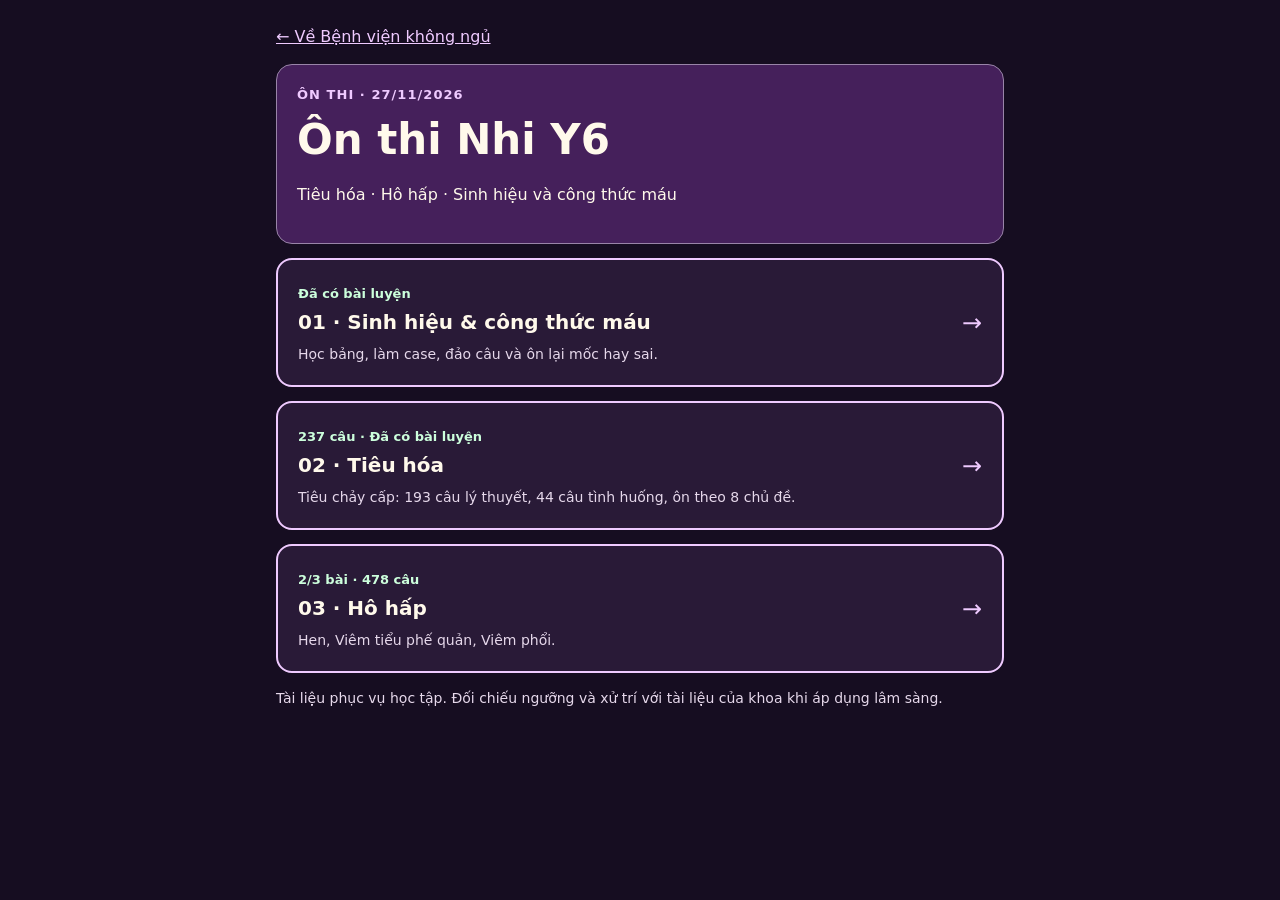
==== commit b8c2befc: "Update respiratory exam progress" ====
--- a/on-thi.html
+++ b/on-thi.html
@@ -1,3 +1,3 @@
 <!doctype html>
 <html lang="vi"><head><meta charset="utf-8"><meta name="viewport" content="width=device-width,initial-scale=1"><meta name="theme-color" content="#160d21"><title>Ôn thi Nhi Y6 · 27/11</title><style>
-*{box-sizing:border-box}body{margin:0;background:#160d21;color:#fff9eb;font:16px/1.6 system-ui,sans-serif}main{max-width:760px;margin:auto;padding:24px 16px}a{color:#efcaff}h1{font-size:clamp(28px,6vw,42px);line-height:1.2;margin:10px 0}h2{font-size:20px;margin:0}.hero,.item{background:#291a37;border:1px solid #9984a8;border-radius:16px;padding:20px;margin:14px 0}.hero{background:#45205b}.tag{color:#efcaff;font-size:13px;font-weight:750;letter-spacing:.08em}.muted{color:#e6d8eb;font-size:14px}.item{display:flex;gap:14px;align-items:center;text-decoration:none;color:inherit}.item>div{flex:1}.item p{margin:5px 0 0}.active{border:2px solid #efcaff}.active:hover{background:#392749}.badge{color:#ccffdc;font-weight:650;font-size:13px}.arrow{font-size:24px;color:#efcaff}a:focus-visible{outline:3px solid #efcaff;outline-offset:4px}</style></head><body><main><a href="./index.html?v=exam-20261127">← Về Bệnh viện không ngủ</a><header class="hero"><div class="tag">ÔN THI · 27/11/2026</div><h1>Ôn thi Nhi Y6</h1><p>Tiêu hóa · Hô hấp · Sinh hiệu và công thức máu</p></header><a class="item active" href="./on-thi/sinh-hieu.html"><div><span class="badge">Đã có bài luyện</span><h2>01 · Sinh hiệu &amp; công thức máu</h2><p class="muted">Học bảng, làm case, đảo câu và ôn lại mốc hay sai.</p></div><span class="arrow" aria-hidden="true">→</span></a><a class="item active" href="./on-thi/tieu-hoa.html"><div><span class="badge">237 câu · Đã có bài luyện</span><h2>02 · Tiêu hóa</h2><p class="muted">Tiêu chảy cấp: 193 câu lý thuyết, 44 câu tình huống, ôn theo 8 chủ đề.</p></div><span class="arrow" aria-hidden="true">→</span></a><a class="item active" href="./on-thi/ho-hap.html"><div><span class="badge">1/3 bài · Hen: 201 câu</span><h2>03 · Hô hấp</h2><p class="muted">Hen, Viêm tiểu phế quản, Viêm phổi.</p></div><span class="arrow" aria-hidden="true">→</span></a><p class="muted">Tài liệu phục vụ học tập. Đối chiếu ngưỡng và xử trí với tài liệu của khoa khi áp dụng lâm sàng.</p></main></body></html>
+*{box-sizing:border-box}body{margin:0;background:#160d21;color:#fff9eb;font:16px/1.6 system-ui,sans-serif}main{max-width:760px;margin:auto;padding:24px 16px}a{color:#efcaff}h1{font-size:clamp(28px,6vw,42px);line-height:1.2;margin:10px 0}h2{font-size:20px;margin:0}.hero,.item{background:#291a37;border:1px solid #9984a8;border-radius:16px;padding:20px;margin:14px 0}.hero{background:#45205b}.tag{color:#efcaff;font-size:13px;font-weight:750;letter-spacing:.08em}.muted{color:#e6d8eb;font-size:14px}.item{display:flex;gap:14px;align-items:center;text-decoration:none;color:inherit}.item>div{flex:1}.item p{margin:5px 0 0}.active{border:2px solid #efcaff}.active:hover{background:#392749}.badge{color:#ccffdc;font-weight:650;font-size:13px}.arrow{font-size:24px;color:#efcaff}a:focus-visible{outline:3px solid #efcaff;outline-offset:4px}</style></head><body><main><a href="./index.html?v=exam-20261127">← Về Bệnh viện không ngủ</a><header class="hero"><div class="tag">ÔN THI · 27/11/2026</div><h1>Ôn thi Nhi Y6</h1><p>Tiêu hóa · Hô hấp · Sinh hiệu và công thức máu</p></header><a class="item active" href="./on-thi/sinh-hieu.html"><div><span class="badge">Đã có bài luyện</span><h2>01 · Sinh hiệu &amp; công thức máu</h2><p class="muted">Học bảng, làm case, đảo câu và ôn lại mốc hay sai.</p></div><span class="arrow" aria-hidden="true">→</span></a><a class="item active" href="./on-thi/tieu-hoa.html"><div><span class="badge">237 câu · Đã có bài luyện</span><h2>02 · Tiêu hóa</h2><p class="muted">Tiêu chảy cấp: 193 câu lý thuyết, 44 câu tình huống, ôn theo 8 chủ đề.</p></div><span class="arrow" aria-hidden="true">→</span></a><a class="item active" href="./on-thi/ho-hap.html"><div><span class="badge">2/3 bài · 478 câu</span><h2>03 · Hô hấp</h2><p class="muted">Hen, Viêm tiểu phế quản, Viêm phổi.</p></div><span class="arrow" aria-hidden="true">→</span></a><p class="muted">Tài liệu phục vụ học tập. Đối chiếu ngưỡng và xử trí với tài liệu của khoa khi áp dụng lâm sàng.</p></main></body></html>
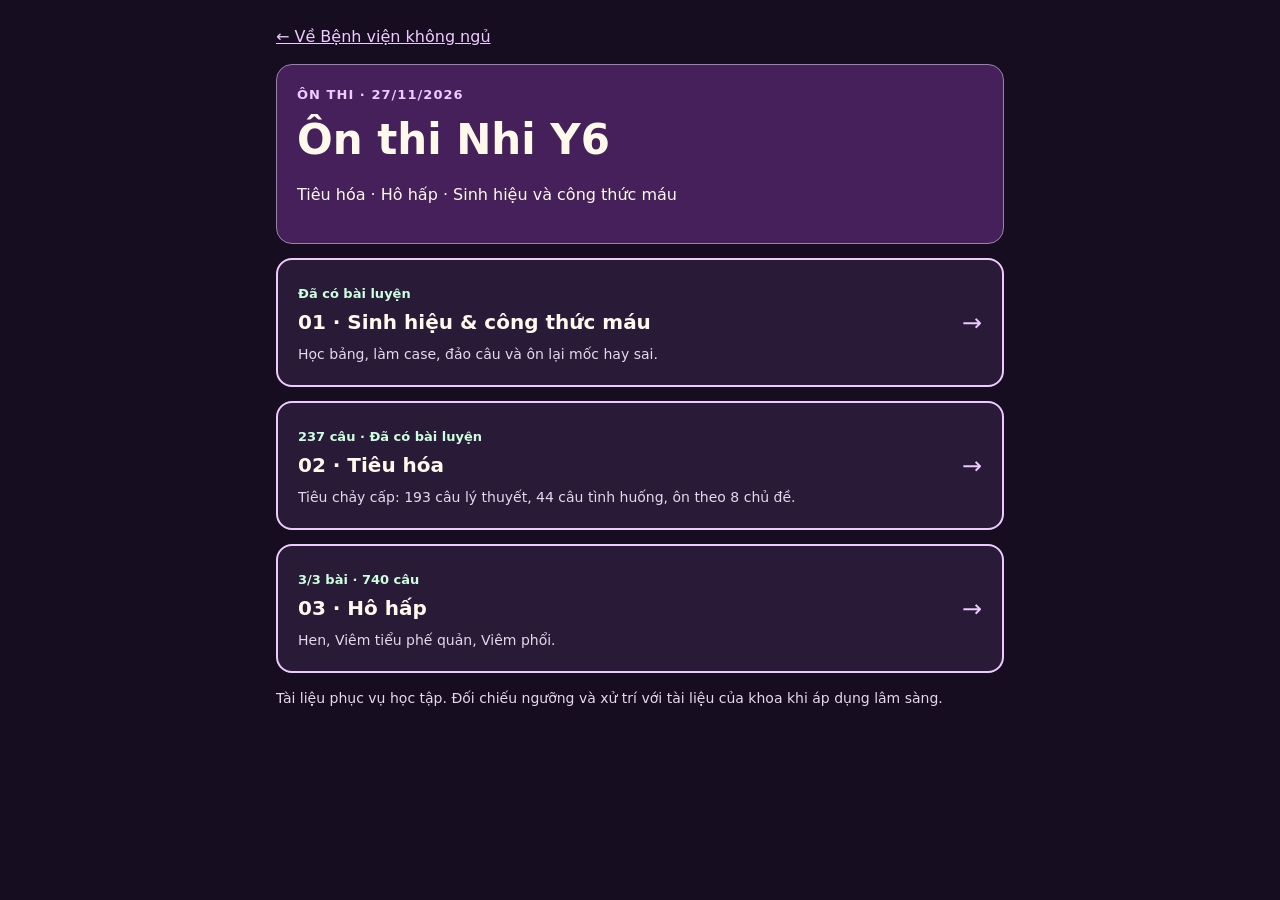
==== commit e41018f8: "Mark all three respiratory study topics complete" ====
--- a/on-thi.html
+++ b/on-thi.html
@@ -1,3 +1,3 @@
 <!doctype html>
 <html lang="vi"><head><meta charset="utf-8"><meta name="viewport" content="width=device-width,initial-scale=1"><meta name="theme-color" content="#160d21"><title>Ôn thi Nhi Y6 · 27/11</title><style>
-*{box-sizing:border-box}body{margin:0;background:#160d21;color:#fff9eb;font:16px/1.6 system-ui,sans-serif}main{max-width:760px;margin:auto;padding:24px 16px}a{color:#efcaff}h1{font-size:clamp(28px,6vw,42px);line-height:1.2;margin:10px 0}h2{font-size:20px;margin:0}.hero,.item{background:#291a37;border:1px solid #9984a8;border-radius:16px;padding:20px;margin:14px 0}.hero{background:#45205b}.tag{color:#efcaff;font-size:13px;font-weight:750;letter-spacing:.08em}.muted{color:#e6d8eb;font-size:14px}.item{display:flex;gap:14px;align-items:center;text-decoration:none;color:inherit}.item>div{flex:1}.item p{margin:5px 0 0}.active{border:2px solid #efcaff}.active:hover{background:#392749}.badge{color:#ccffdc;font-weight:650;font-size:13px}.arrow{font-size:24px;color:#efcaff}a:focus-visible{outline:3px solid #efcaff;outline-offset:4px}</style></head><body><main><a href="./index.html?v=exam-20261127">← Về Bệnh viện không ngủ</a><header class="hero"><div class="tag">ÔN THI · 27/11/2026</div><h1>Ôn thi Nhi Y6</h1><p>Tiêu hóa · Hô hấp · Sinh hiệu và công thức máu</p></header><a class="item active" href="./on-thi/sinh-hieu.html"><div><span class="badge">Đã có bài luyện</span><h2>01 · Sinh hiệu &amp; công thức máu</h2><p class="muted">Học bảng, làm case, đảo câu và ôn lại mốc hay sai.</p></div><span class="arrow" aria-hidden="true">→</span></a><a class="item active" href="./on-thi/tieu-hoa.html"><div><span class="badge">237 câu · Đã có bài luyện</span><h2>02 · Tiêu hóa</h2><p class="muted">Tiêu chảy cấp: 193 câu lý thuyết, 44 câu tình huống, ôn theo 8 chủ đề.</p></div><span class="arrow" aria-hidden="true">→</span></a><a class="item active" href="./on-thi/ho-hap.html"><div><span class="badge">2/3 bài · 478 câu</span><h2>03 · Hô hấp</h2><p class="muted">Hen, Viêm tiểu phế quản, Viêm phổi.</p></div><span class="arrow" aria-hidden="true">→</span></a><p class="muted">Tài liệu phục vụ học tập. Đối chiếu ngưỡng và xử trí với tài liệu của khoa khi áp dụng lâm sàng.</p></main></body></html>
+*{box-sizing:border-box}body{margin:0;background:#160d21;color:#fff9eb;font:16px/1.6 system-ui,sans-serif}main{max-width:760px;margin:auto;padding:24px 16px}a{color:#efcaff}h1{font-size:clamp(28px,6vw,42px);line-height:1.2;margin:10px 0}h2{font-size:20px;margin:0}.hero,.item{background:#291a37;border:1px solid #9984a8;border-radius:16px;padding:20px;margin:14px 0}.hero{background:#45205b}.tag{color:#efcaff;font-size:13px;font-weight:750;letter-spacing:.08em}.muted{color:#e6d8eb;font-size:14px}.item{display:flex;gap:14px;align-items:center;text-decoration:none;color:inherit}.item>div{flex:1}.item p{margin:5px 0 0}.active{border:2px solid #efcaff}.active:hover{background:#392749}.badge{color:#ccffdc;font-weight:650;font-size:13px}.arrow{font-size:24px;color:#efcaff}a:focus-visible{outline:3px solid #efcaff;outline-offset:4px}</style></head><body><main><a href="./index.html?v=exam-20261127">← Về Bệnh viện không ngủ</a><header class="hero"><div class="tag">ÔN THI · 27/11/2026</div><h1>Ôn thi Nhi Y6</h1><p>Tiêu hóa · Hô hấp · Sinh hiệu và công thức máu</p></header><a class="item active" href="./on-thi/sinh-hieu.html"><div><span class="badge">Đã có bài luyện</span><h2>01 · Sinh hiệu &amp; công thức máu</h2><p class="muted">Học bảng, làm case, đảo câu và ôn lại mốc hay sai.</p></div><span class="arrow" aria-hidden="true">→</span></a><a class="item active" href="./on-thi/tieu-hoa.html"><div><span class="badge">237 câu · Đã có bài luyện</span><h2>02 · Tiêu hóa</h2><p class="muted">Tiêu chảy cấp: 193 câu lý thuyết, 44 câu tình huống, ôn theo 8 chủ đề.</p></div><span class="arrow" aria-hidden="true">→</span></a><a class="item active" href="./on-thi/ho-hap.html"><div><span class="badge">3/3 bài · 740 câu</span><h2>03 · Hô hấp</h2><p class="muted">Hen, Viêm tiểu phế quản, Viêm phổi.</p></div><span class="arrow" aria-hidden="true">→</span></a><p class="muted">Tài liệu phục vụ học tập. Đối chiếu ngưỡng và xử trí với tài liệu của khoa khi áp dụng lâm sàng.</p></main></body></html>
